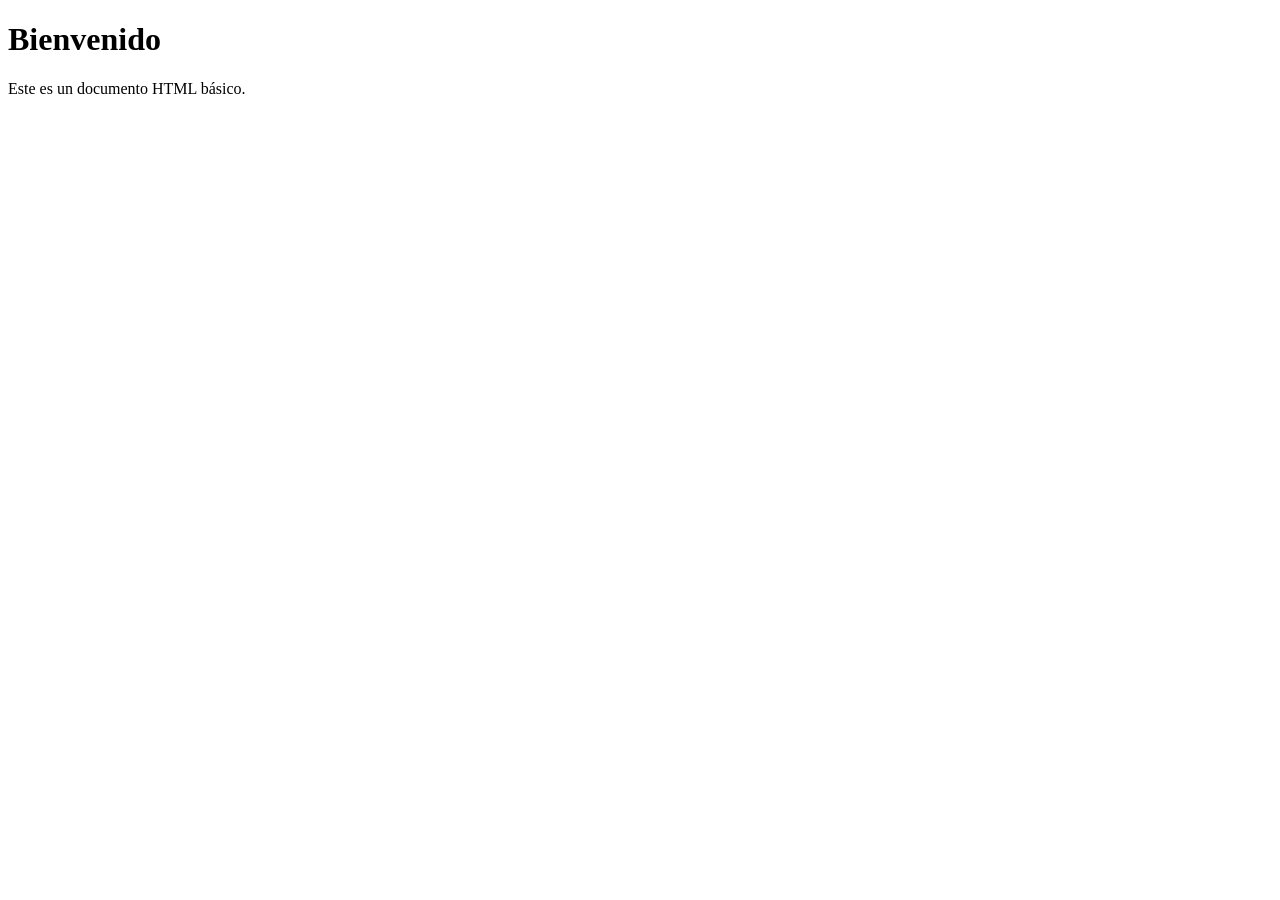
==== index.html @ 3aa42daf "feat: agregar página de inicio" ====
<!DOCTYPE html>
<html lang="es">
<head>
    <meta charset="UTF-8">
    <meta name="viewport" content="width=device-width, initial-scale=1.0">
    <title>Document</title>
</head>
<body>
    <h1>Bienvenido</h1>
    <p>Este es un documento HTML básico.</p>
</body>
</html>
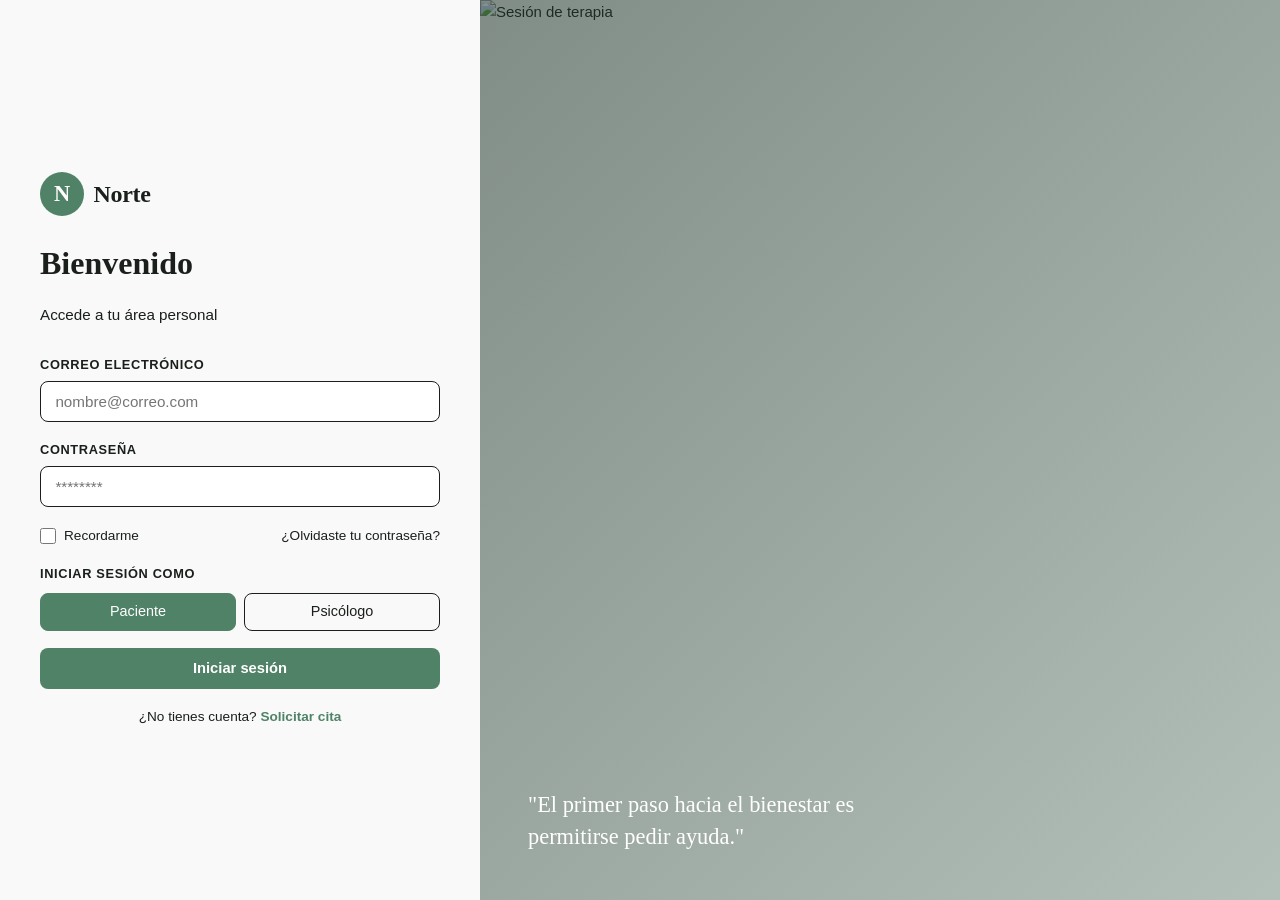
==== commit f4e4ee93: "feat: Redireccionar a la vista login" ====
--- a/index.html
+++ b/index.html
@@ -1,12 +1,10 @@
 <!DOCTYPE html>
 <html lang="es">
-<head>
-    <meta charset="UTF-8">
-    <meta name="viewport" content="width=device-width, initial-scale=1.0">
-    <title>Document</title>
-</head>
-<body>
-    <h1>Bienvenido</h1>
-    <p>Este es un documento HTML básico.</p>
-</body>
+    <head>
+        <meta charset="UTF-8">
+        <meta name="viewport" content="width=device-width, initial-scale=1.0">
+        <meta http-equiv="refresh" content="0; url=login.html">
+        <title>Consultorio Psicológico Norte</title>
+    </head>
+    <body></body>
 </html>
